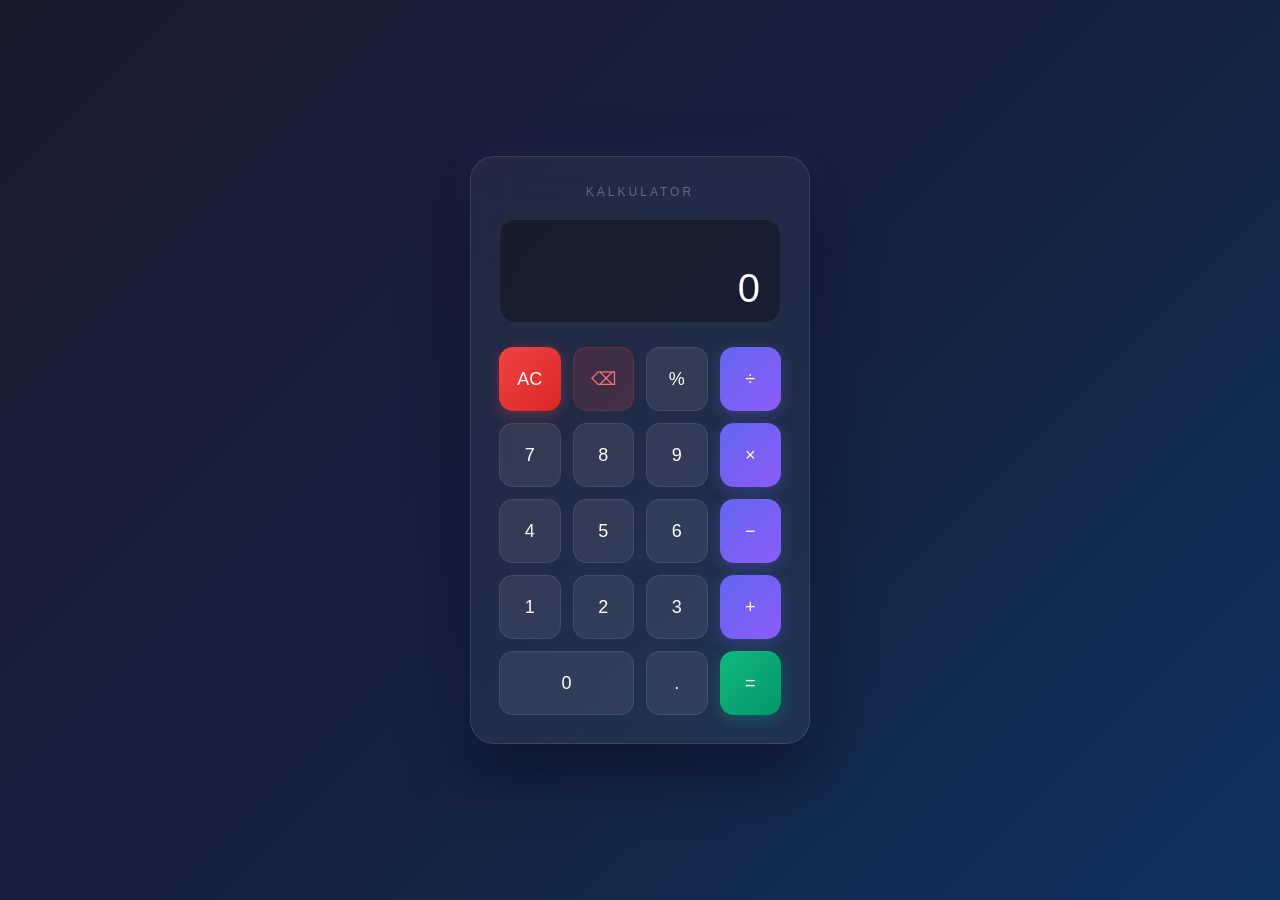
==== index1.html @ c3e9764e "Counter loyiha tayyor" ====
<!DOCTYPE html>
<html lang="uz">
<head>
  <meta charset="UTF-8" />
  <meta name="viewport" content="width=device-width, initial-scale=1.0"/>
  <title>Kalkulator</title>
  <style>
    * {
      margin: 0;
      padding: 0;
      box-sizing: border-box;
    }

    body {
      min-height: 100vh;
      display: flex;
      align-items: center;
      justify-content: center;
      background: linear-gradient(135deg, #1a1a2e, #16213e, #0f3460);
      font-family: 'Segoe UI', Tahoma, Geneva, Verdana, sans-serif;
    }

    .calculator {
      background: rgba(255, 255, 255, 0.05);
      backdrop-filter: blur(20px);
      border: 1px solid rgba(255, 255, 255, 0.1);
      border-radius: 24px;
      padding: 28px;
      width: 340px;
      box-shadow: 0 25px 60px rgba(0, 0, 0, 0.5),
                  0 0 40px rgba(99, 102, 241, 0.15);
    }

    .display {
      background: rgba(0, 0, 0, 0.3);
      border-radius: 16px;
      padding: 20px 20px 12px;
      margin-bottom: 24px;
      min-height: 100px;
      display: flex;
      flex-direction: column;
      justify-content: flex-end;
      align-items: flex-end;
      border: 1px solid rgba(255, 255, 255, 0.07);
    }

    .expression {
      color: rgba(255, 255, 255, 0.4);
      font-size: 14px;
      min-height: 20px;
      margin-bottom: 6px;
      word-break: break-all;
      text-align: right;
    }

    .result {
      color: #ffffff;
      font-size: 40px;
      font-weight: 300;
      word-break: break-all;
      text-align: right;
      line-height: 1.1;
      transition: all 0.15s ease;
    }

    .buttons {
      display: grid;
      grid-template-columns: repeat(4, 1fr);
      gap: 12px;
    }

    button {
      border: none;
      border-radius: 14px;
      font-size: 18px;
      font-weight: 500;
      height: 64px;
      cursor: pointer;
      transition: all 0.15s ease;
      outline: none;
    }

    /* Number buttons */
    .btn-num {
      background: rgba(255, 255, 255, 0.08);
      color: #ffffff;
      border: 1px solid rgba(255, 255, 255, 0.08);
    }
    .btn-num:hover {
      background: rgba(255, 255, 255, 0.16);
      transform: translateY(-2px);
      box-shadow: 0 6px 20px rgba(0,0,0,0.3);
    }
    .btn-num:active {
      transform: translateY(0);
      background: rgba(255, 255, 255, 0.22);
    }

    /* Operator buttons */
    .btn-op {
      background: linear-gradient(135deg, #6366f1, #8b5cf6);
      color: #ffffff;
      border: none;
      box-shadow: 0 4px 15px rgba(99, 102, 241, 0.3);
    }
    .btn-op:hover {
      background: linear-gradient(135deg, #818cf8, #a78bfa);
      transform: translateY(-2px);
      box-shadow: 0 8px 25px rgba(99, 102, 241, 0.5);
    }
    .btn-op:active {
      transform: translateY(0);
    }

    /* Equals button */
    .btn-eq {
      background: linear-gradient(135deg, #10b981, #059669);
      color: #ffffff;
      border: none;
      box-shadow: 0 4px 15px rgba(16, 185, 129, 0.3);
    }
    .btn-eq:hover {
      background: linear-gradient(135deg, #34d399, #10b981);
      transform: translateY(-2px);
      box-shadow: 0 8px 25px rgba(16, 185, 129, 0.5);
    }
    .btn-eq:active {
      transform: translateY(0);
    }

    /* Clear / special buttons */
    .btn-clear {
      background: linear-gradient(135deg, #ef4444, #dc2626);
      color: #ffffff;
      border: none;
      box-shadow: 0 4px 15px rgba(239, 68, 68, 0.3);
    }
    .btn-clear:hover {
      background: linear-gradient(135deg, #f87171, #ef4444);
      transform: translateY(-2px);
      box-shadow: 0 8px 25px rgba(239, 68, 68, 0.5);
    }
    .btn-clear:active {
      transform: translateY(0);
    }

    .btn-del {
      background: rgba(239, 68, 68, 0.15);
      color: #f87171;
      border: 1px solid rgba(239, 68, 68, 0.2);
    }
    .btn-del:hover {
      background: rgba(239, 68, 68, 0.3);
      transform: translateY(-2px);
    }
    .btn-del:active {
      transform: translateY(0);
    }

    .btn-dot {
      background: rgba(255, 255, 255, 0.08);
      color: #ffffff;
      border: 1px solid rgba(255, 255, 255, 0.08);
    }
    .btn-dot:hover {
      background: rgba(255, 255, 255, 0.16);
      transform: translateY(-2px);
    }

    /* Zero spans full width */
    .span-two {
      grid-column: span 2;
    }

    .title {
      text-align: center;
      color: rgba(255,255,255,0.3);
      font-size: 12px;
      letter-spacing: 3px;
      text-transform: uppercase;
      margin-bottom: 20px;
    }
  </style>
</head>
<body>

<div class="calculator">
  <p class="title">Kalkulator</p>

  <div class="display">
    <div class="expression" id="expression"></div>
    <div class="result" id="result">0</div>
  </div>

  <div class="buttons">
    <button class="btn-clear" onclick="clearAll()">AC</button>
    <button class="btn-del"   onclick="deleteLast()">⌫</button>
    <button class="btn-num"   onclick="appendValue('%')">%</button>
    <button class="btn-op"    onclick="appendValue('/')">÷</button>

    <button class="btn-num" onclick="appendValue('7')">7</button>
    <button class="btn-num" onclick="appendValue('8')">8</button>
    <button class="btn-num" onclick="appendValue('9')">9</button>
    <button class="btn-op"  onclick="appendValue('*')">×</button>

    <button class="btn-num" onclick="appendValue('4')">4</button>
    <button class="btn-num" onclick="appendValue('5')">5</button>
    <button class="btn-num" onclick="appendValue('6')">6</button>
    <button class="btn-op"  onclick="appendValue('-')">−</button>

    <button class="btn-num" onclick="appendValue('1')">1</button>
    <button class="btn-num" onclick="appendValue('2')">2</button>
    <button class="btn-num" onclick="appendValue('3')">3</button>
    <button class="btn-op"  onclick="appendValue('+')">+</button>

    <button class="btn-num span-two" onclick="appendValue('0')">0</button>
    <button class="btn-dot"          onclick="appendValue('.')">.</button>
    <button class="btn-eq"           onclick="calculate()">=</button>
  </div>
</div>

<script src="app1.js"></script>
</body>
</html>
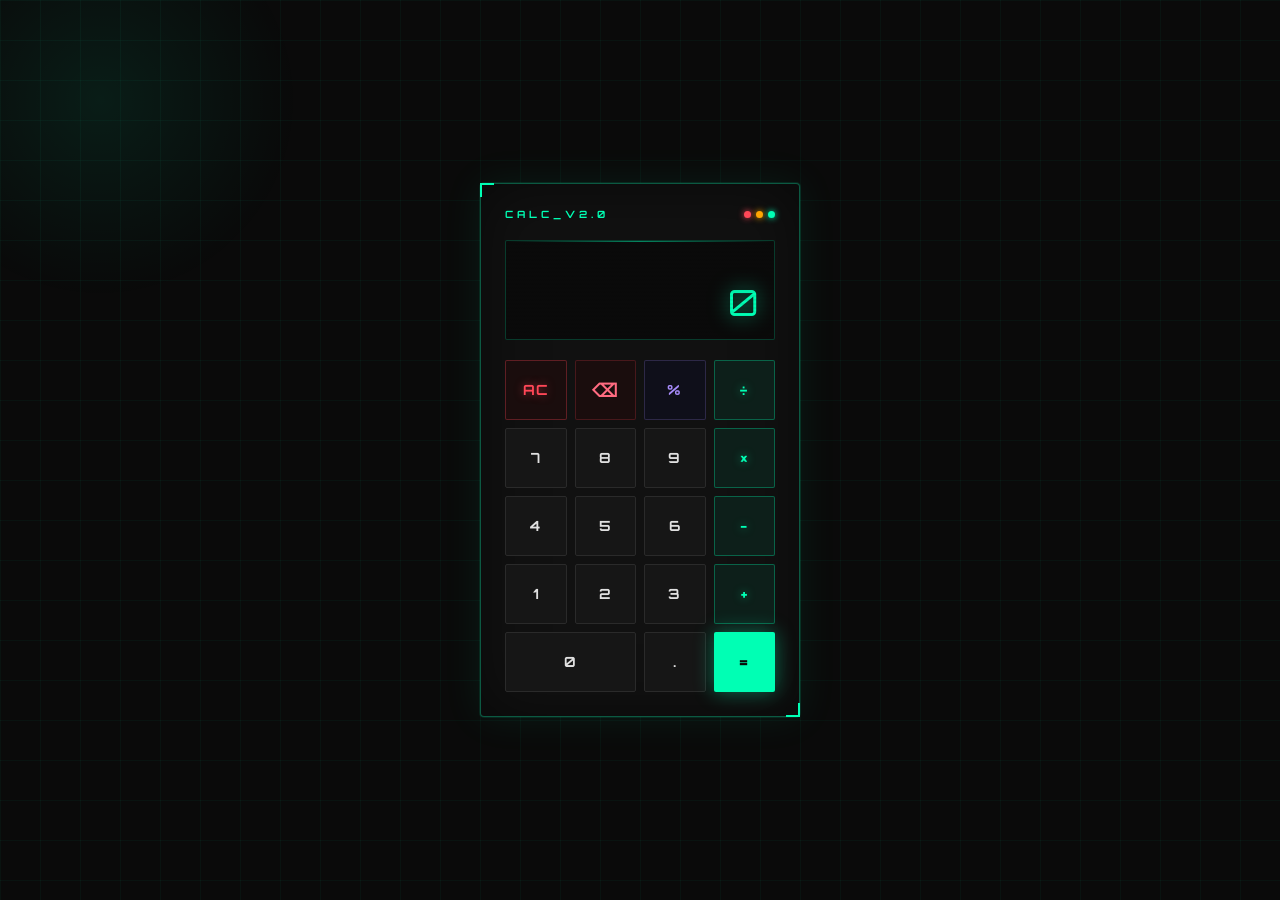
==== commit 56e5f47c: "Counter loyiha tayyor" ====
--- a/index1.html
+++ b/index1.html
@@ -4,6 +4,7 @@
   <meta charset="UTF-8" />
   <meta name="viewport" content="width=device-width, initial-scale=1.0"/>
   <title>Kalkulator</title>
+  <link href="https://fonts.googleapis.com/css2?family=Orbitron:wght@400;700;900&family=Share+Tech+Mono&display=swap" rel="stylesheet">
   <style>
     * {
       margin: 0;
@@ -16,176 +17,309 @@
       display: flex;
       align-items: center;
       justify-content: center;
-      background: linear-gradient(135deg, #1a1a2e, #16213e, #0f3460);
-      font-family: 'Segoe UI', Tahoma, Geneva, Verdana, sans-serif;
+      background: #0a0a0a;
+      font-family: 'Share Tech Mono', monospace;
+      overflow: hidden;
+    }
+
+    /* Animated background grid */
+    body::before {
+      content: '';
+      position: fixed;
+      inset: 0;
+      background-image:
+        linear-gradient(rgba(0, 255, 180, 0.04) 1px, transparent 1px),
+        linear-gradient(90deg, rgba(0, 255, 180, 0.04) 1px, transparent 1px);
+      background-size: 40px 40px;
+      animation: gridMove 8s linear infinite;
+      pointer-events: none;
+    }
+
+    @keyframes gridMove {
+      0%   { background-position: 0 0; }
+      100% { background-position: 40px 40px; }
+    }
+
+    /* Glow orbs */
+    body::after {
+      content: '';
+      position: fixed;
+      width: 400px;
+      height: 400px;
+      background: radial-gradient(circle, rgba(0,255,180,0.08) 0%, transparent 70%);
+      top: -100px;
+      left: -100px;
+      pointer-events: none;
+      animation: orbFloat 6s ease-in-out infinite alternate;
+    }
+
+    @keyframes orbFloat {
+      0%   { transform: translate(0, 0); }
+      100% { transform: translate(80px, 80px); }
     }
 
     .calculator {
-      background: rgba(255, 255, 255, 0.05);
-      backdrop-filter: blur(20px);
-      border: 1px solid rgba(255, 255, 255, 0.1);
-      border-radius: 24px;
-      padding: 28px;
-      width: 340px;
-      box-shadow: 0 25px 60px rgba(0, 0, 0, 0.5),
-                  0 0 40px rgba(99, 102, 241, 0.15);
-    }
-
+      position: relative;
+      background: #111;
+      border: 1px solid rgba(0, 255, 180, 0.3);
+      border-radius: 4px;
+      padding: 24px;
+      width: 320px;
+      box-shadow:
+        0 0 0 1px rgba(0,255,180,0.1),
+        0 0 40px rgba(0, 255, 180, 0.08),
+        inset 0 0 60px rgba(0, 0, 0, 0.5);
+    }
+
+    /* Corner decorations */
+    .calculator::before,
+    .calculator::after {
+      content: '';
+      position: absolute;
+      width: 12px;
+      height: 12px;
+      border-color: #00ffb4;
+      border-style: solid;
+    }
+    .calculator::before {
+      top: -1px; left: -1px;
+      border-width: 2px 0 0 2px;
+    }
+    .calculator::after {
+      bottom: -1px; right: -1px;
+      border-width: 0 2px 2px 0;
+    }
+
+    .header {
+      display: flex;
+      align-items: center;
+      justify-content: space-between;
+      margin-bottom: 20px;
+    }
+
+    .title {
+      font-family: 'Orbitron', sans-serif;
+      font-size: 10px;
+      font-weight: 700;
+      letter-spacing: 4px;
+      color: #00ffb4;
+      text-transform: uppercase;
+    }
+
+    .dots {
+      display: flex;
+      gap: 5px;
+    }
+    .dot {
+      width: 7px;
+      height: 7px;
+      border-radius: 50%;
+    }
+    .dot-r { background: #ff4757; box-shadow: 0 0 6px #ff4757; }
+    .dot-y { background: #ffa502; box-shadow: 0 0 6px #ffa502; }
+    .dot-g { background: #00ffb4; box-shadow: 0 0 6px #00ffb4; }
+
+    /* Display */
     .display {
-      background: rgba(0, 0, 0, 0.3);
-      border-radius: 16px;
-      padding: 20px 20px 12px;
-      margin-bottom: 24px;
-      min-height: 100px;
-      display: flex;
-      flex-direction: column;
-      justify-content: flex-end;
-      align-items: flex-end;
-      border: 1px solid rgba(255, 255, 255, 0.07);
+      background: #0a0a0a;
+      border: 1px solid rgba(0, 255, 180, 0.2);
+      border-radius: 2px;
+      padding: 16px;
+      margin-bottom: 20px;
+      position: relative;
+      overflow: hidden;
+    }
+
+    .display::after {
+      content: '';
+      position: absolute;
+      top: 0; left: 0; right: 0;
+      height: 1px;
+      background: linear-gradient(90deg, transparent, #00ffb4, transparent);
+      opacity: 0.5;
     }
 
     .expression {
-      color: rgba(255, 255, 255, 0.4);
-      font-size: 14px;
-      min-height: 20px;
-      margin-bottom: 6px;
+      font-size: 11px;
+      color: rgba(0, 255, 180, 0.4);
+      min-height: 18px;
+      text-align: right;
+      margin-bottom: 8px;
+      letter-spacing: 1px;
+    }
+
+    .result {
+      font-family: 'Orbitron', sans-serif;
+      font-size: 36px;
+      font-weight: 400;
+      color: #00ffb4;
+      text-align: right;
+      text-shadow: 0 0 20px rgba(0, 255, 180, 0.6);
       word-break: break-all;
-      text-align: right;
-    }
-
-    .result {
-      color: #ffffff;
-      font-size: 40px;
-      font-weight: 300;
-      word-break: break-all;
-      text-align: right;
       line-height: 1.1;
-      transition: all 0.15s ease;
-    }
-
+      transition: text-shadow 0.2s;
+    }
+
+    /* Scan line effect */
+    .display::before {
+      content: '';
+      position: absolute;
+      inset: 0;
+      background: repeating-linear-gradient(
+        0deg,
+        transparent,
+        transparent 2px,
+        rgba(0,0,0,0.05) 2px,
+        rgba(0,0,0,0.05) 4px
+      );
+      pointer-events: none;
+    }
+
+    /* Buttons grid */
     .buttons {
       display: grid;
       grid-template-columns: repeat(4, 1fr);
-      gap: 12px;
+      gap: 8px;
     }
 
     button {
       border: none;
-      border-radius: 14px;
+      border-radius: 2px;
+      font-family: 'Orbitron', sans-serif;
+      font-size: 14px;
+      font-weight: 700;
+      height: 60px;
+      cursor: pointer;
+      transition: all 0.1s ease;
+      outline: none;
+      position: relative;
+      letter-spacing: 1px;
+    }
+
+    /* Number */
+    .btn-num {
+      background: #161616;
+      color: #e0e0e0;
+      border: 1px solid #2a2a2a;
+    }
+    .btn-num:hover {
+      background: #1e1e1e;
+      border-color: rgba(0, 255, 180, 0.4);
+      color: #00ffb4;
+      box-shadow: 0 0 12px rgba(0,255,180,0.1);
+    }
+    .btn-num:active {
+      background: rgba(0,255,180,0.08);
+      transform: scale(0.95);
+    }
+
+    /* Operator */
+    .btn-op {
+      background: #0d1f1a;
+      color: #00ffb4;
+      border: 1px solid rgba(0,255,180,0.3);
+      text-shadow: 0 0 8px rgba(0,255,180,0.5);
+    }
+    .btn-op:hover {
+      background: rgba(0,255,180,0.12);
+      border-color: #00ffb4;
+      box-shadow: 0 0 16px rgba(0,255,180,0.2), inset 0 0 10px rgba(0,255,180,0.05);
+    }
+    .btn-op:active {
+      transform: scale(0.95);
+      background: rgba(0,255,180,0.2);
+    }
+
+    /* Equals */
+    .btn-eq {
+      background: #00ffb4;
+      color: #0a0a0a;
+      border: none;
+      font-weight: 900;
+      box-shadow: 0 0 20px rgba(0,255,180,0.4);
+    }
+    .btn-eq:hover {
+      background: #33ffc4;
+      box-shadow: 0 0 30px rgba(0,255,180,0.7);
+    }
+    .btn-eq:active {
+      transform: scale(0.95);
+      box-shadow: 0 0 10px rgba(0,255,180,0.3);
+    }
+
+    /* Clear */
+    .btn-clear {
+      background: #1a0d0d;
+      color: #ff4757;
+      border: 1px solid rgba(255,71,87,0.3);
+      text-shadow: 0 0 8px rgba(255,71,87,0.5);
+    }
+    .btn-clear:hover {
+      background: rgba(255,71,87,0.12);
+      border-color: #ff4757;
+      box-shadow: 0 0 16px rgba(255,71,87,0.2);
+    }
+    .btn-clear:active {
+      transform: scale(0.95);
+    }
+
+    /* Delete */
+    .btn-del {
+      background: #1a0d0d;
+      color: #ff6b81;
+      border: 1px solid rgba(255,71,87,0.2);
       font-size: 18px;
-      font-weight: 500;
-      height: 64px;
-      cursor: pointer;
-      transition: all 0.15s ease;
-      outline: none;
-    }
-
-    /* Number buttons */
-    .btn-num {
-      background: rgba(255, 255, 255, 0.08);
-      color: #ffffff;
-      border: 1px solid rgba(255, 255, 255, 0.08);
-    }
-    .btn-num:hover {
-      background: rgba(255, 255, 255, 0.16);
-      transform: translateY(-2px);
-      box-shadow: 0 6px 20px rgba(0,0,0,0.3);
-    }
-    .btn-num:active {
-      transform: translateY(0);
-      background: rgba(255, 255, 255, 0.22);
-    }
-
-    /* Operator buttons */
-    .btn-op {
-      background: linear-gradient(135deg, #6366f1, #8b5cf6);
-      color: #ffffff;
-      border: none;
-      box-shadow: 0 4px 15px rgba(99, 102, 241, 0.3);
-    }
-    .btn-op:hover {
-      background: linear-gradient(135deg, #818cf8, #a78bfa);
-      transform: translateY(-2px);
-      box-shadow: 0 8px 25px rgba(99, 102, 241, 0.5);
-    }
-    .btn-op:active {
-      transform: translateY(0);
-    }
-
-    /* Equals button */
-    .btn-eq {
-      background: linear-gradient(135deg, #10b981, #059669);
-      color: #ffffff;
-      border: none;
-      box-shadow: 0 4px 15px rgba(16, 185, 129, 0.3);
-    }
-    .btn-eq:hover {
-      background: linear-gradient(135deg, #34d399, #10b981);
-      transform: translateY(-2px);
-      box-shadow: 0 8px 25px rgba(16, 185, 129, 0.5);
-    }
-    .btn-eq:active {
-      transform: translateY(0);
-    }
-
-    /* Clear / special buttons */
-    .btn-clear {
-      background: linear-gradient(135deg, #ef4444, #dc2626);
-      color: #ffffff;
-      border: none;
-      box-shadow: 0 4px 15px rgba(239, 68, 68, 0.3);
-    }
-    .btn-clear:hover {
-      background: linear-gradient(135deg, #f87171, #ef4444);
-      transform: translateY(-2px);
-      box-shadow: 0 8px 25px rgba(239, 68, 68, 0.5);
-    }
-    .btn-clear:active {
-      transform: translateY(0);
-    }
-
-    .btn-del {
-      background: rgba(239, 68, 68, 0.15);
-      color: #f87171;
-      border: 1px solid rgba(239, 68, 68, 0.2);
     }
     .btn-del:hover {
-      background: rgba(239, 68, 68, 0.3);
-      transform: translateY(-2px);
+      background: rgba(255,71,87,0.1);
+      border-color: rgba(255,71,87,0.5);
     }
     .btn-del:active {
-      transform: translateY(0);
-    }
-
-    .btn-dot {
-      background: rgba(255, 255, 255, 0.08);
-      color: #ffffff;
-      border: 1px solid rgba(255, 255, 255, 0.08);
-    }
-    .btn-dot:hover {
-      background: rgba(255, 255, 255, 0.16);
-      transform: translateY(-2px);
-    }
-
-    /* Zero spans full width */
+      transform: scale(0.95);
+    }
+
+    /* Percent */
+    .btn-pct {
+      background: #0f0f1a;
+      color: #a78bfa;
+      border: 1px solid rgba(167,139,250,0.2);
+    }
+    .btn-pct:hover {
+      background: rgba(167,139,250,0.1);
+      border-color: rgba(167,139,250,0.5);
+      box-shadow: 0 0 12px rgba(167,139,250,0.15);
+    }
+    .btn-pct:active {
+      transform: scale(0.95);
+    }
+
     .span-two {
       grid-column: span 2;
     }
 
-    .title {
-      text-align: center;
-      color: rgba(255,255,255,0.3);
-      font-size: 12px;
-      letter-spacing: 3px;
-      text-transform: uppercase;
-      margin-bottom: 20px;
+    /* Flicker animation on result */
+    @keyframes flicker {
+      0%, 95%, 100% { opacity: 1; }
+      96% { opacity: 0.8; }
+      97% { opacity: 1; }
+      98% { opacity: 0.9; }
+    }
+    .result {
+      animation: flicker 5s infinite;
     }
   </style>
 </head>
 <body>
 
 <div class="calculator">
-  <p class="title">Kalkulator</p>
+  <div class="header">
+    <span class="title">CALC_v2.0</span>
+    <div class="dots">
+      <span class="dot dot-r"></span>
+      <span class="dot dot-y"></span>
+      <span class="dot dot-g"></span>
+    </div>
+  </div>
 
   <div class="display">
     <div class="expression" id="expression"></div>
@@ -195,7 +329,7 @@
   <div class="buttons">
     <button class="btn-clear" onclick="clearAll()">AC</button>
     <button class="btn-del"   onclick="deleteLast()">⌫</button>
-    <button class="btn-num"   onclick="appendValue('%')">%</button>
+    <button class="btn-pct"   onclick="appendValue('%')">%</button>
     <button class="btn-op"    onclick="appendValue('/')">÷</button>
 
     <button class="btn-num" onclick="appendValue('7')">7</button>
@@ -214,7 +348,7 @@
     <button class="btn-op"  onclick="appendValue('+')">+</button>
 
     <button class="btn-num span-two" onclick="appendValue('0')">0</button>
-    <button class="btn-dot"          onclick="appendValue('.')">.</button>
+    <button class="btn-num"          onclick="appendValue('.')">.</button>
     <button class="btn-eq"           onclick="calculate()">=</button>
   </div>
 </div>
